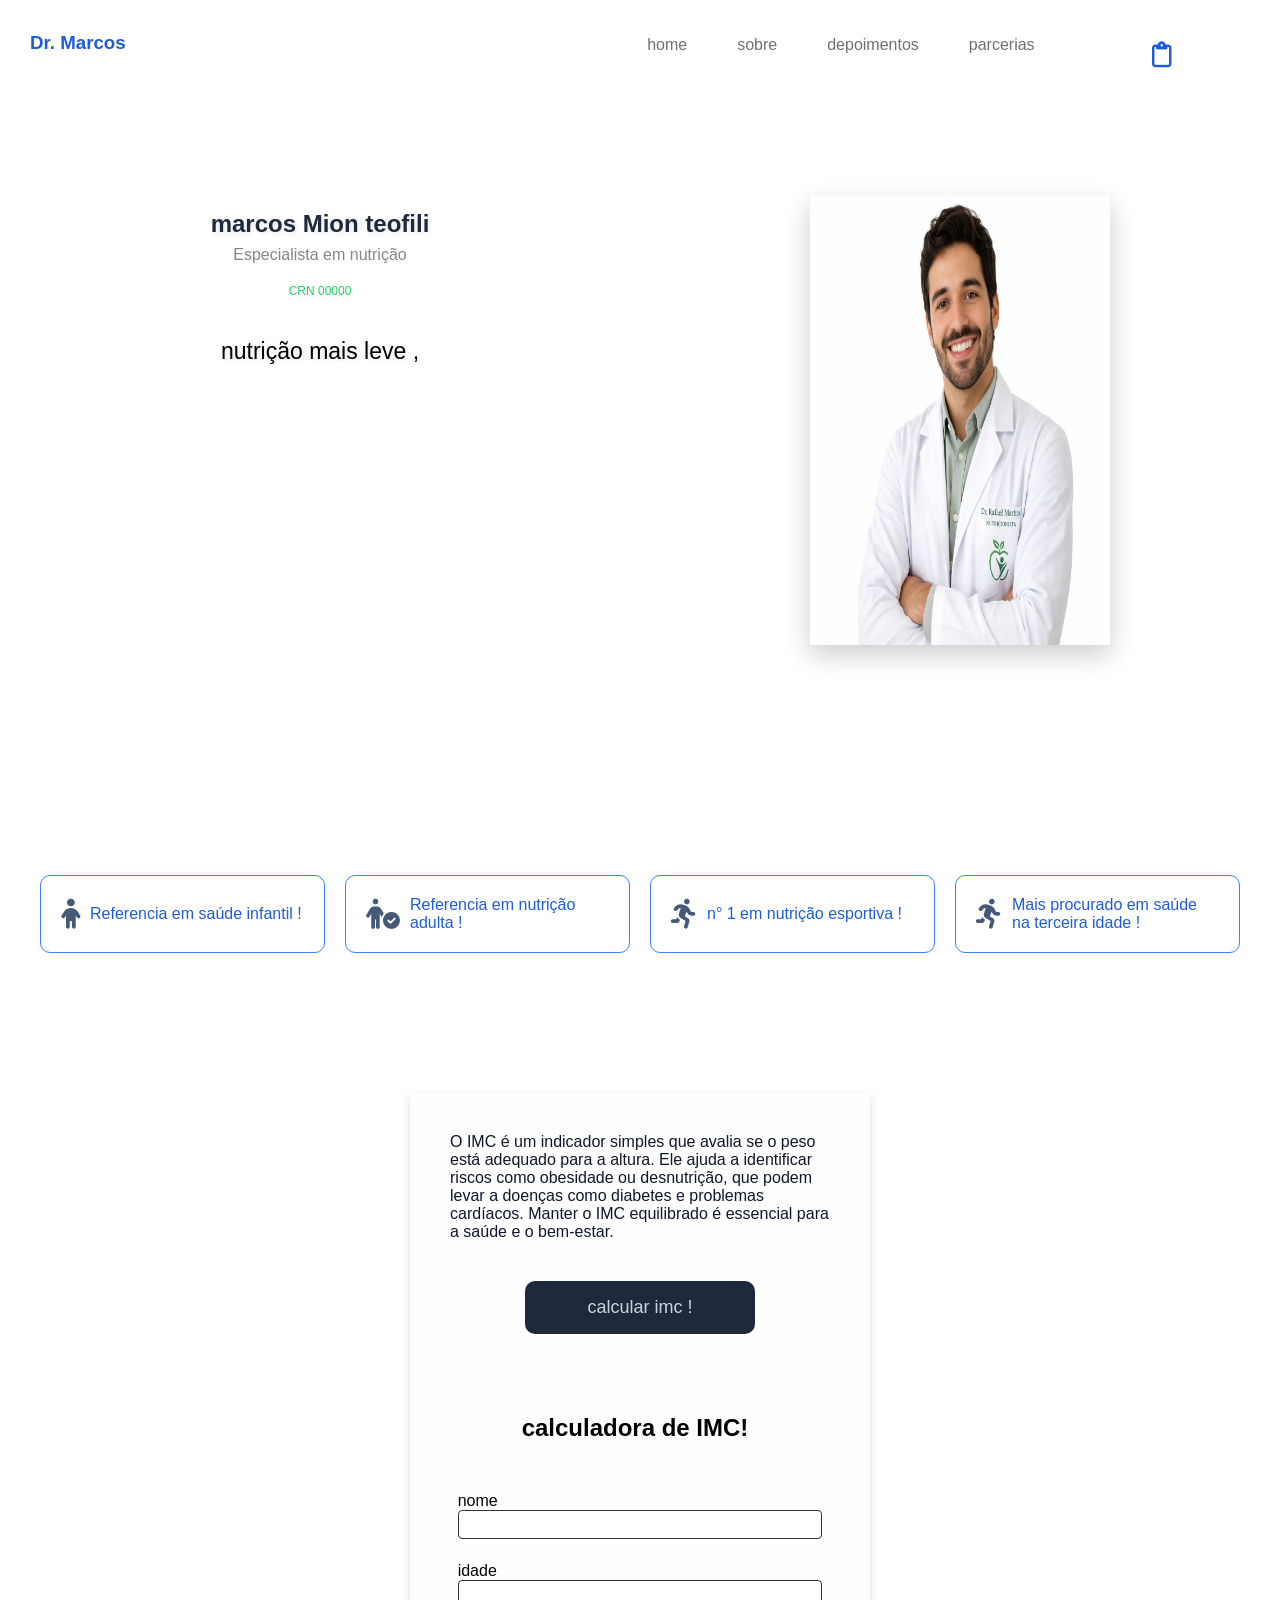
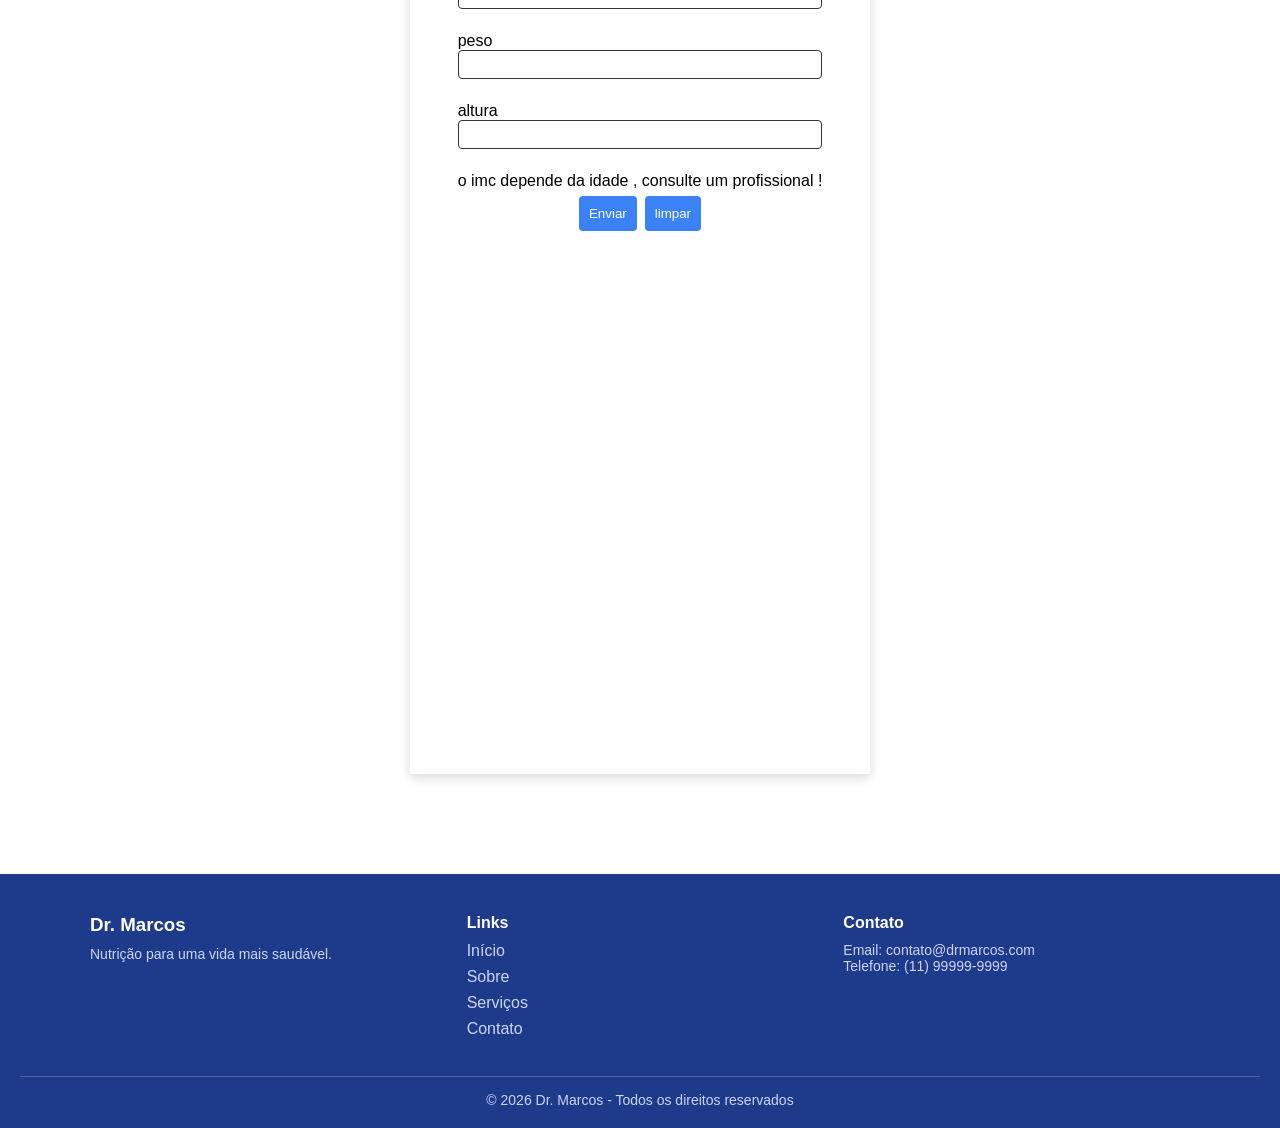
==== index.html @ e5c1647a "landing page para um nutricionista" ====
<!DOCTYPE html>
<html lang="pt-BR">
<head>
    <meta charset="UTF-8">
    <meta name="viewport" content="width=device-width, initial-scale=1.0">
    <title>Dr. Marcos | Nutricionista</title>
    <link rel="stylesheet" href="https://cdnjs.cloudflare.com/ajax/libs/font-awesome/6.5.0/css/all.min.css">
    <link rel="stylesheet" href="css/style.css">
    <link rel="icon" href="imagens/fav-icon.png" type="image/png">
</head>
<body>

    <header>
        <div class="left-positon">
            <div class="click-call">
            <i class="fa-solid fa-bars"></i>
            
        </div><!--click call-->

        <div class="logo">
            <h3>Dr. Marcos</h3>
        </div>
        </div><!--left-podition-->

        <div class="right-position">

            <div class="menu-desktop">
            <ul>
                <li><a href="">home</a></li>
                <li><a href="">sobre</a></li>
                <li><a href="">depoimentos</a></li>
                <li><a href="">parcerias</a></li>
                
            </ul>
        </div><!--menu-desktop-->
            

            

            

           <div class="formulario-contato">
                   <a href="formulario.html">
                       <i class="fa-regular fa-clipboard"></i>
                     </a>
       
                
            </div><!--formulariodecontato-->

            <div class="perfil"></div><!--perfil-->
        </div><!--right-position-->



        
        <div class="menu-mobile">
            <ul>
                <li><i class="fa-solid fa-house"></i><a href="">home</a></li>
                <li><i class="fa-solid fa-circle-info"></i> <a href="">sobre</a></li>
                <li><i class="fa-regular fa-comment"></i><a href="">depoimentos</a></li>
                <li><i class="fa-solid fa-user-group"></i><a href="">parcerias</a></li>
                
            </ul>
        </div><!--menu-mobile-->
        



        
    </header>

    <main>
                <div class="popup-nutricionista">
                    
                    <div class="nutricionista-contain-img">

                        <i class="fa-solid fa-x" id="exit-btn"></i>
                        
                        <div class="nutricionista-img"></div>

                        <p style="color: #22C55E;">Dr. marcos</p>
                        <p>especilista em nutrição</p>
                        <p>referencia no mercado a mais de 8 anos</p>

                    </div>
            
        </div><!--pop up do nutricionista-->


       <section>
             <div class="grid-contain">
             <div class="sobre-mim" >
            <h2 class="animate" id="animate-h2">marcos Mion teofili </h2>
            <p class="animate" style="color: #868585; padding-top: 8px;">Especialista em nutrição</p>
            <p class="animate" id="crn">CRN 00000</p>
            <p class="animate" id="nutri-info">nutrição mais leve ,</p>
            <p class="animate" id="saude-info">saúde e qualidade de vida !</p>
            


            <div class="pilares-nutri animate">
            <div class="pilar">
                  <i class="fa-solid fa-apple-whole"></i>
                  <p>alimentação de qualidade</p>
            </div>
            <div class="pilar">
                <i class="fa-solid fa-utensils"></i>
                <p>Quantidade adequada</p>

                
            </div>
            <div class="pilar">
                <i class="fa-solid fa-carrot"></i>
                <p>Variedade</p>
            </div>
            <div class="pilar">
                <i class="fa-solid fa-seedling"></i>
                <p>Adequação</p>


            </div>

        </div><!--pilares-nutri-->
            
        </div><!--sobre-mim-->


        <div class="imagem-nutri-contain">
            <div class="image-nutri"></div>
        </div>
             </div>

        


        <div class="contact-me ">
            <button class="animate">Agendar consulta<i class="fa-solid fa-arrow-right"></i></button>
        </div>

       </section><!--contacte-me-->

       <section>
        <div class=" container1 ">
            <div class="scroll-animate especialidades ">
                <i class="fa-solid fa-child"></i>
                <p>Referencia em saúde infantil !</p>
                
            </div><!--especialidades-->
            <div class="scroll-animate especialidades ">
                <i class="fa-solid fa-person-circle-check"></i>
                <p>Referencia em nutrição adulta ! </p>
                
            </div><!--especialidades-->
            <div class="scroll-animate especialidades">
                <i class="fa-solid fa-person-running"></i>
                <p>n° 1 em nutrição esportiva ! </p>
            </div><!--especialidades-->
            <div class="scroll-animate especialidades">
                <i class="fa-solid fa-person-running"></i>
                <p>Mais procurado em saúde na terceira idade ! </p>
            </div><!--especialidades-->
        </div><!--container-->
       </section>


       

       <section class="imc-response">

            <div class="container">

                <div class="scroll-animate chamada-imc">
                    <p>O IMC é um indicador simples que avalia se o peso está adequado 
                        para a altura. Ele ajuda a identificar riscos como obesidade ou desnutrição, que podem 
                        levar a doenças como diabetes e problemas cardíacos. Manter o IMC equilibrado é essencial
                         para a saúde e o bem-estar.</p>

                         <button class="scroll-animate" id="imc-btn">calcular imc !</button>
                </div><!--chamada-imc-->




        <h2 class="scroll-animate">calculadora de IMC!</h2>
        <form class="scroll-animate" id="form-act" >

            
            <p>nome</p>
            <input type="text" name="" id="nome" required>

            <p>idade</p>
            <input type="number" name="" id="idade" required>

            <p>peso</p>
            <input type="number" name="" id="peso" step="0.01" min="0.0" required>

            <p>altura</p>
            <input
               type="number"
                name="" 
                id="altura"
                step="0.01"
                 min="0.0" 
                 max="2.70"
                 required
                 >

                 <p>o imc depende da idade , consulte um profissional !</p>
            
            <div class="button-section">
                <button id="enviar">Enviar</button> <button>limpar</button>
            </div>

            
        </form>


        <div class="imc-results">
            <h2 class="everyone" id="imcVal"></h2>
            <p class="everyone"  id="ficha"></p>
            

            <div   class="video-resultado everyone">
                <iframe width="100%" height="100%" src="https://www.youtube.com/embed/ywUuoTJJznA?si=pJBYV1_Il7MO_DTJ" title="YouTube video player" frameborder="0" allow="accelerometer; autoplay; clipboard-write; encrypted-media; gyroscope; picture-in-picture; web-share" referrerpolicy="strict-origin-when-cross-origin" allowfullscreen></iframe>
            </div>

            <div  class="agendar-consulta everyone ">
            <button >Agendar consulta<i class="fa-solid fa-arrow-right"></i></button>
           </div>

        </div><!--imc-results-->

        

    </div><!--container-->
       </section>

    
    <footer class="footer">
    <div class="footer-container">

        <div class="footer-logo">
            <h3>Dr. Marcos</h3>
            <p>Nutrição para uma vida mais saudável.</p>
        </div>

        <div class="footer-links">
            <h4>Links</h4>
            <ul>
                <li><a href="#">Início</a></li>
                <li><a href="#">Sobre</a></li>
                <li><a href="#">Serviços</a></li>
                <li><a href="#">Contato</a></li>
            </ul>
        </div>

        <div class="footer-contact">
            <h4>Contato</h4>
            <p>Email: contato@drmarcos.com</p>
            <p>Telefone: (11) 99999-9999</p>
        </div>

    </div>

    <div class="footer-bottom">
        <p>© 2026 Dr. Marcos - Todos os direitos reservados</p>
    </div>
</footer>

        
    </main>





    <script src="js/function.js"></script>
    
</body>
</html>
---- css/style.css ----
*{
    margin: 0;
    padding: 0;
    box-sizing: border-box;
    font-family: Arial, sans-serif;
}

html,body{
    width: 100%;
    height: 100%;
    overflow-x: hidden;
    background-color: #1E5CD9;
    
}

header{
    background-color:#1E5CD9;
    width: 100%;
    height: 80px;
    display: flex;
    justify-content: space-between;
    align-items: center;
}
.menu-desktop{
        display: none;
    }
.left-positon{
    
    padding: 20px;
    display: flex;
    align-items: center;
    
    
    
}

.right-position{
    display: flex;
    justify-content: center;
    width: 50%;
    
    
    
}
.right-position i{
    color: white;
    font-size: 26px;
    float: right;
    margin-top: 29px;
    margin-right: 3px;
    cursor: pointer;
    transition: 0.3s ease;
    
} 
.right-position i:hover{
    transform: translateX(10%);
}
.perfil{
    width: 60px;
    height: 60px;
    border-radius: 50%;
    background-image: url('../imagens/nutriconista-img.png');
    background-size: cover;
    float: right;
    margin: 10px 10px;
    cursor: pointer;
    
    
    
}   
.popup-nutricionista{
    width: 100%;
    height: 100%;
    top: 0;
    background-color: rgba(0, 0, 0, 0.8);
    position: fixed;
    align-items: center;
    display: none;
    transition: 0.6s ease;
    z-index: 9999999;
}
.nutricionista-contain-img{
    width: 90%;
    max-width: 400px;
    padding: 10px;
    margin: 0 auto;
    background-color: #FFFFFF;
}
.nutricionista-contain-img p{
    color: #6e7072 ;
    padding: 10px 0 0 20px;
}
#exit-btn{
    color: #6e7072;
    float: right;
    padding: 8px 10px;
    transition: 0.3s ease;
}
#exit-btn:hover{
    color: #333;
    transform: translateX(10%);
   
}


.nutricionista-img{
    background-image: url('../imagens/nutriconista-img.png');
    background-size: 100% 100%;
    background-repeat: no-repeat;
    margin: 0 auto;
    margin-top: 50px;
    width: 60%;
    height: 210px;
}


.logo{
    padding-left: 10px;
    padding-right: 10px;
    padding-top: 5px;
}
.logo h3{
    color: white;
}
.click-call{
    width: 30px;
    height: 30px;
    background-color: white;
    border-radius: 6px;
    display: flex;
    flex-direction: column;
    align-items: center;
    cursor: pointer;
    
}



.click-call i{
    font-size: 20px;
    font-weight: 900;
    padding: 6px;
} 


/* menu mobile */
.menu-mobile{
    position: absolute;
    top: 80px;
    width: 80%;
    height: 100vh;
    background-color: #0F172A;
    z-index: 9999;
    transition: 0.4s ease;
    transform: translateX(-100%);
}
.menu-mobile ul{
    margin-top: 60px;
    display: flex;
    flex-direction: column;
    align-items: start;
    padding: 40px;
    
}
.menu-mobile li{
    list-style-type: none;
    margin-top: 20px;
    transition: 0.3 ease;
    display: inline-block;


}
.menu-mobile li:hover{
    transform: translateX(10%);
}
.menu-mobile a{
    text-decoration: none;
    padding-left: 12px;
    color: white;
}
.menu-mobile i{
    color: white;
}


main{
    
    width: 100%;
    background-color: white;
    border-top-left-radius: 50px;
    border-top-right-radius: 50px;
    position: absolute;
   
}



/*contacte-me*/
.sobre-mim{
    text-align: center;


}
.sobre-mim h2{
    padding-top: 40px;
    color: #1E293B;
    transition: 0.1s ease;
}
#crn{
    color: #25D366;
    font-size: 12px;
    padding-top: 20px;
}
#crn,
.sobre-mim h2,
#nutri-info,
#saude-info{
    padding-right: 10px;
    padding-left: 10px;
    text-shadow: 2px 2px 5px rgba(0,0,0,0.1);
    
}

.animate{
    transform: translateX(-200%);
    transition: all 0.9s ease;
}



#nutri-info{
    padding-top: 40px;
    font-size: 23px;

}

#saude-info{
    padding-top: 30px;
    font-size: 25px;
}

.contact-me button{
    background-color: #3B82F6;
    width: 200px;
    border: 0;
    color: white;
    padding: 15px;
    border-radius: 6px;
    margin: 60px 30px;
    cursor: pointer;
    transition: 0.4s ease;
    
    
}
.contact-me button:hover{
    background-color: #75a1e9;
}
.contact-me button i{
    padding-left: 10px;
}
.pilares-nutri{
    display: grid;
    grid-template-columns: repeat(auto-fit, minmax(300px, 1fr));
    gap: 2px;
    margin-top: 20px;
    
    
}
.pilar{
    
    width: 90%;
    display: flex;
    align-items: center;
    padding: 10px;
    padding-left: 50px;
    transform: translateX(-100%);
    transition: all 0.9s ease;
    
}


.pilar p{
    padding-left: 10px;
    color:#1E293B;
}
.pilar i{
    color: #193968;
}

.imagem-nutri-contain{
    display: none; 
}
.image-nutri{
    display: none;
}

/* especialidades */

section .container1{
    width: 100%;
    display: grid;
    padding: 40px;
    grid-template-columns: repeat(auto-fit, minmax(200px, 1fr)); 
    gap: 20px;
    margin: auto;
    
    

}

.especialidades{
    border: 1px solid #3B82F6;;
    padding: 20px;
    display: flex;
    align-items: center;
    border-radius: 10px;
    
}
.especialidades i{
    font-size: 30px;
    color: #465979;
}
.especialidades p{
    padding-left: 10px;
    color: #1E5CD9;
}


/* imc response section */



.imc-response .container{
    height: auto;
    width: 100%;
    max-width: 460px;
    margin: 100px auto;
    background-color: #fefefe;
    display: flex;
    flex-direction: column;
    align-items: center;
    box-shadow: 0 4px 10px rgba(0, 0, 0, 0.15);
}
.chamada-imc{
    display: flex;
    flex-direction: column;
    align-items: center;
}
.chamada-imc p{
    padding: 40px;
    color:#0F172A;
}
.chamada-imc button{
    width: 90%;
    max-width: 230px;
    background-color: #1E293B;
    color: #CBD5E1;
    border: 0;
    cursor: pointer;
    padding: 16px;
    border-radius: 10px;
    font-size: 18px;
}
.chamada-imc button:hover{
    background-color: #6e7072;

}
.container h2{
    
    padding: 80px 10px 0 0;
    
    

}
.container form {
    margin-top: 10px;
    padding: 40px;
    /* transform: translateX(-150%); */
    /* opacity: 0; */
    transition: 0.9s ease;
}
.container form button{
    background-color: #3B82F6;
    border: 0;
    color: white;
    border-radius: 4px;
    padding: 10px;

}

input{
    display: grid;
    width: 100%;
    margin-bottom: 23px;
    padding: 6px;
    outline: 0;
    border-radius: 4px;
    border: 1px solid #333;
}
form p{
    font-size: 16px;
}
.form button{
    display: block;
}
.button-section{
    margin: 0 auto;
    display: flex;
    align-items: center;
    justify-content:center;
    padding: 2px;
}
.button-section button{
    padding: 3px;
    margin: 4px;
}
.show-imc{
    display: flex;
    justify-content: center;
    align-items: center;
}
.box-show{
    border: 1px solid #ccc;
    min-width: 40px;
    height: 25px;
    text-align: center;
    padding: 6px 6px 6px 6px; 
}
.resultado{
    margin: 20px auto;
    width: 70%;
    border: 1px solid #cdc;
    margin-bottom: 10px;
    
}
.resultado div{
    width: 90%;
    background-color: white;
    height: 19px;
    margin: 6px auto;
}

.imc-results
{
    width: 100%;
    min-height: 10px;
    padding: 20px;
    display: flex;
    flex-direction: column;
    
    

    

    
}

.imc-results h2,
.imc-results p{
    padding-top: 16px;
    padding-left: 20px;
}


.video-resultado
{
    width: 90%;
    max-width: 400px;
    height: 200px;
    margin: 40px auto;
    
    
}
.video-resultado iframe{
    width: 100%;
    height: 100%;
}

.agendar-consulta button
{
    background-color: #3B82F6;
    width: 200px;
    border: 0;
    color: white;
    padding: 15px;
    border-radius: 6px;
    cursor: pointer;
    transition: 0.4s ease;
    display: flex;
    justify-content: space-between;
    margin-top: 40px;
    margin: auto;
    
    
}
.agendar-consulta button:hover{
    background-color: #75a1e9;
    transform: translateX(10%);
}

.everyone{
    transform: translateX(-100%); 
    opacity: 0;
    transition: all 0.6s ease;
}


.On{
    opacity: 1;
    transform: translateX(0);
}

.scroll-animate{
    transform: translateX(-100%);
    opacity: 0;
    transition: all 0.6s ease;
}

.scroll-animate.show{
    transform: translateX(0);
    opacity: 1;
}






/*extilização do  formulario.html */

/*form container*/
.form-container{
    width:100%;
    max-width:500px;
    margin:0 auto;
    background:#F8FAFC; 
    padding:25px;
    border-radius:20px;
    box-shadow:0 4px 10px rgba(0,0,0,0.1);
    margin-top: 100px;
}

.form-container h2{
    text-align:center;
    margin-bottom:20px;
    color:#0F172A;
}

.form-group{
    margin-bottom:15px;
}

.form-group label{
    display:block;
    margin-bottom:5px;
    color:#1E293B;
}

.form-group input,
.form-group textarea{
    width:100%;
    padding:12px;
    border-radius:10px;
    border:1px solid #CBD5E1;
    outline:none;
}

.form-group textarea{
    resize:none;
    height:100px;
}

.form-container button{
    width: 200px;
    padding:14px;
    border:none;
    background:#1E5CD9;
    color:white;
    border-radius:10px;
    cursor:pointer;
    font-size:16px;
    
    transition:0.3s;
}

button:hover{
    background:#3B82F6;
}

/* WHATSAPP */
.whatsapp{
    display:block;
    text-align:center;
    margin-top:20px;
    padding:12px;
    border-radius:30px;
    background:#25D366;
    color:white;
    text-decoration:none;
}


.menu-mobile.active{
    transform: translateX(0);
}
.is-Active{
    transform: translateX(0);
    
}



/* responsividade e medias querys */

@media screen and (min-width:600px) {
    body{
        background-color: white;
    }
    main{
        top: 170px;
    }
    .click-call{
        display: none;
    }
    .logo h3{
        color: #1E5CD9;
    }
    header{
        background-color: white;
    }
    
    .menu-mobile{
        display: none;
    }
    
    .right-position{
        
        align-items: center;
        justify-content: space-around;
        width: 70%;
        
        
    }
    .formulario-contato{
        padding-left: 50px;
        padding-top: 0;
    }
    
    .perfil{
        display: none;
    }
    
    .menu-desktop{
        display: flex;
        
    }
    .menu-desktop ul{
        display: flex;
        align-items: center;
        padding-top: 10px;
        background-color: white;
        padding-left: 20px;
    }
    .menu-desktop li{
        padding-left: 15px;
        list-style-type: none;
        transition: 0.3 ease;
        display: inline-block;
    }
    .menu-desktop li:hover{
    transform: translateX(10%);
    }
    .menu-desktop a{
        text-decoration: none;
        color: #6e7072;

    }
    .menu-desktop a:hover{
        color: #333;
    }
    .formulario-contato{
        width: 20px;

       
    }
    .formulario-contato i{
        color: #1E5CD9;
        padding-right: 40px;
        
        
    }
    
    .grid-contain{
        display: grid;
        grid-template-columns: repeat(2, 1fr);
        gap: 0;
    }
    
    
    .sobre-mim{
        width: 100%;
        
    }
    .imagem-nutri-contain{
        width: 100%;
        height: 500px;
        display: flex;
        align-items: center;
       
        
        
        
    }
    .image-nutri{
        background-image: url('../imagens/nutriconista-img.png');
        width: 300px;
        height: 90%;
        background-size: 100% 100%;
        display: block;
        margin: 0 auto;
        box-shadow: 0 10px 25px rgba(0, 0, 0, 0.2);

    }
    .pilares-nutri{
        margin-top: 120px;
    }
    .contact-me button{
        margin-left: 130px;
    }
    .video-resultado
{
    
    height: 300px;
    
}


}

.footer{
    background-color: #1E3A8A; /* azul escuro bonito */
    color: #fff;
    padding: 40px 20px 20px;
    
}

.footer-container{
    display: grid;
    grid-template-columns: repeat(auto-fit, minmax(200px, 1fr));
    gap: 30px;
    max-width: 1100px;
    margin: 0 auto;
}

.footer h3,
.footer h4{
    margin-bottom: 10px;
}

.footer p{
    font-size: 14px;
    color: #cbd5f5;
}

.footer-links ul{
    list-style: none;
}

.footer-links li{
    margin-bottom: 8px;
}

.footer-links a{
    text-decoration: none;
    color: #cbd5f5;
    transition: 0.3s;
}

.footer-links a:hover{
    color: #60A5FA;
}

.footer-bottom{
    text-align: center;
    margin-top: 30px;
    border-top: 1px solid rgba(255,255,255,0.2);
    padding-top: 15px;
    font-size: 14px;
}




@media screen and (min-width:1000px) {
    
    
    .right-position{
        width: 60%;
        
        
    }
    
    
    .menu-desktop li{
        padding-left: 50px;
        
    }

    


}
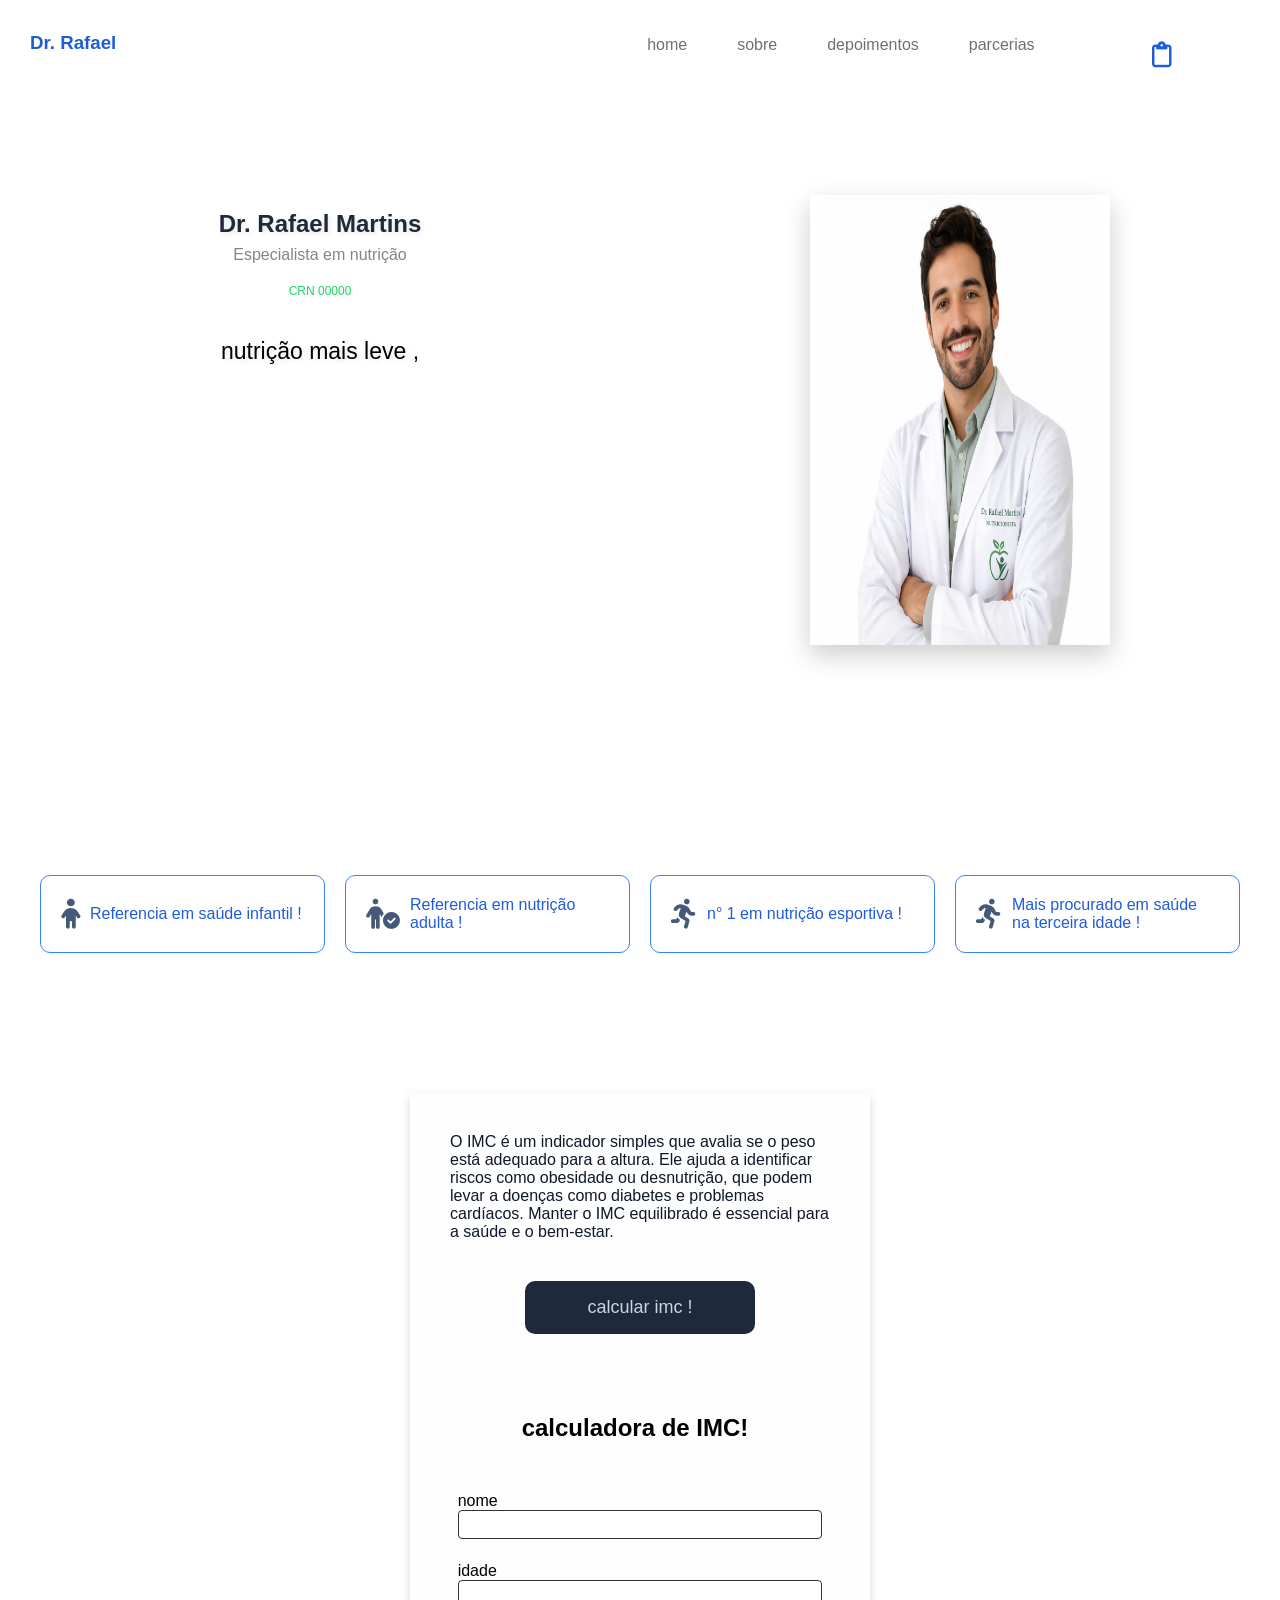
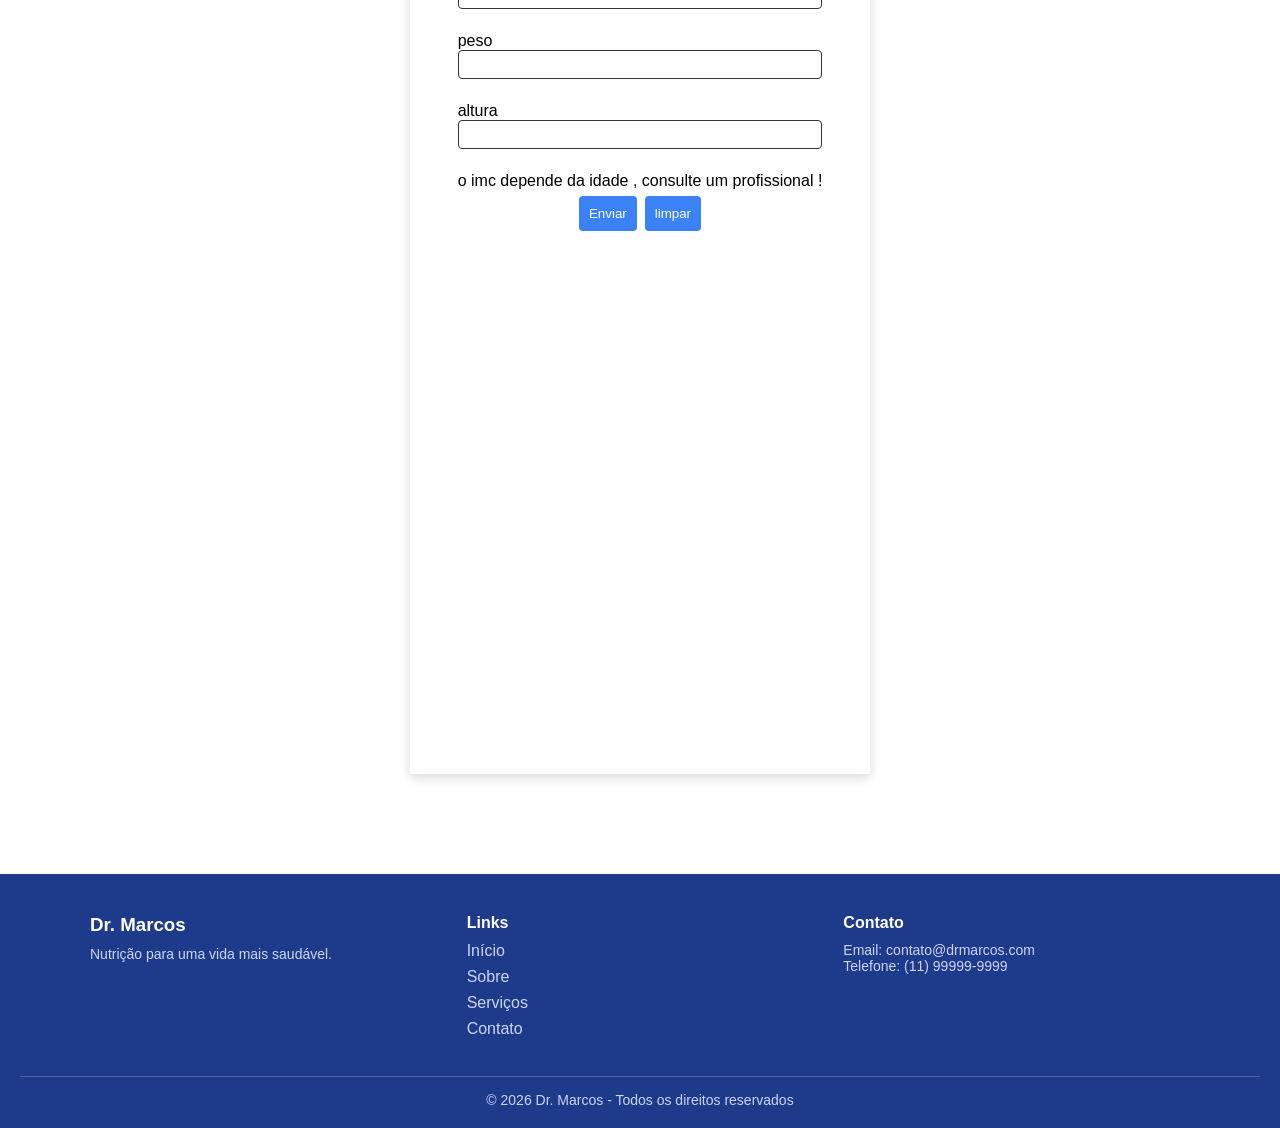
==== commit bcf15972: "mudamos o header" ====
--- a/index.html
+++ b/index.html
@@ -18,7 +18,7 @@
         </div><!--click call-->
 
         <div class="logo">
-            <h3>Dr. Marcos</h3>
+            <h3>Dr. Rafael</h3>
         </div>
         </div><!--left-podition-->
 
@@ -78,7 +78,7 @@
                         
                         <div class="nutricionista-img"></div>
 
-                        <p style="color: #22C55E;">Dr. marcos</p>
+                        <p style="color: #22C55E;">Dr. Rafael</p>
                         <p>especilista em nutrição</p>
                         <p>referencia no mercado a mais de 8 anos</p>
 
@@ -90,7 +90,7 @@
        <section>
              <div class="grid-contain">
              <div class="sobre-mim" >
-            <h2 class="animate" id="animate-h2">marcos Mion teofili </h2>
+            <h2 class="animate" id="animate-h2">Dr. Rafael Martins </h2>
             <p class="animate" style="color: #868585; padding-top: 8px;">Especialista em nutrição</p>
             <p class="animate" id="crn">CRN 00000</p>
             <p class="animate" id="nutri-info">nutrição mais leve ,</p>
--- a/css/style.css
+++ b/css/style.css
@@ -36,8 +36,9 @@
 
 .right-position{
     display: flex;
-    justify-content: center;
+    justify-content: end;
     width: 50%;
+    
     
     
     
@@ -50,6 +51,7 @@
     margin-right: 3px;
     cursor: pointer;
     transition: 0.3s ease;
+    
     
 } 
 .right-position i:hover{
